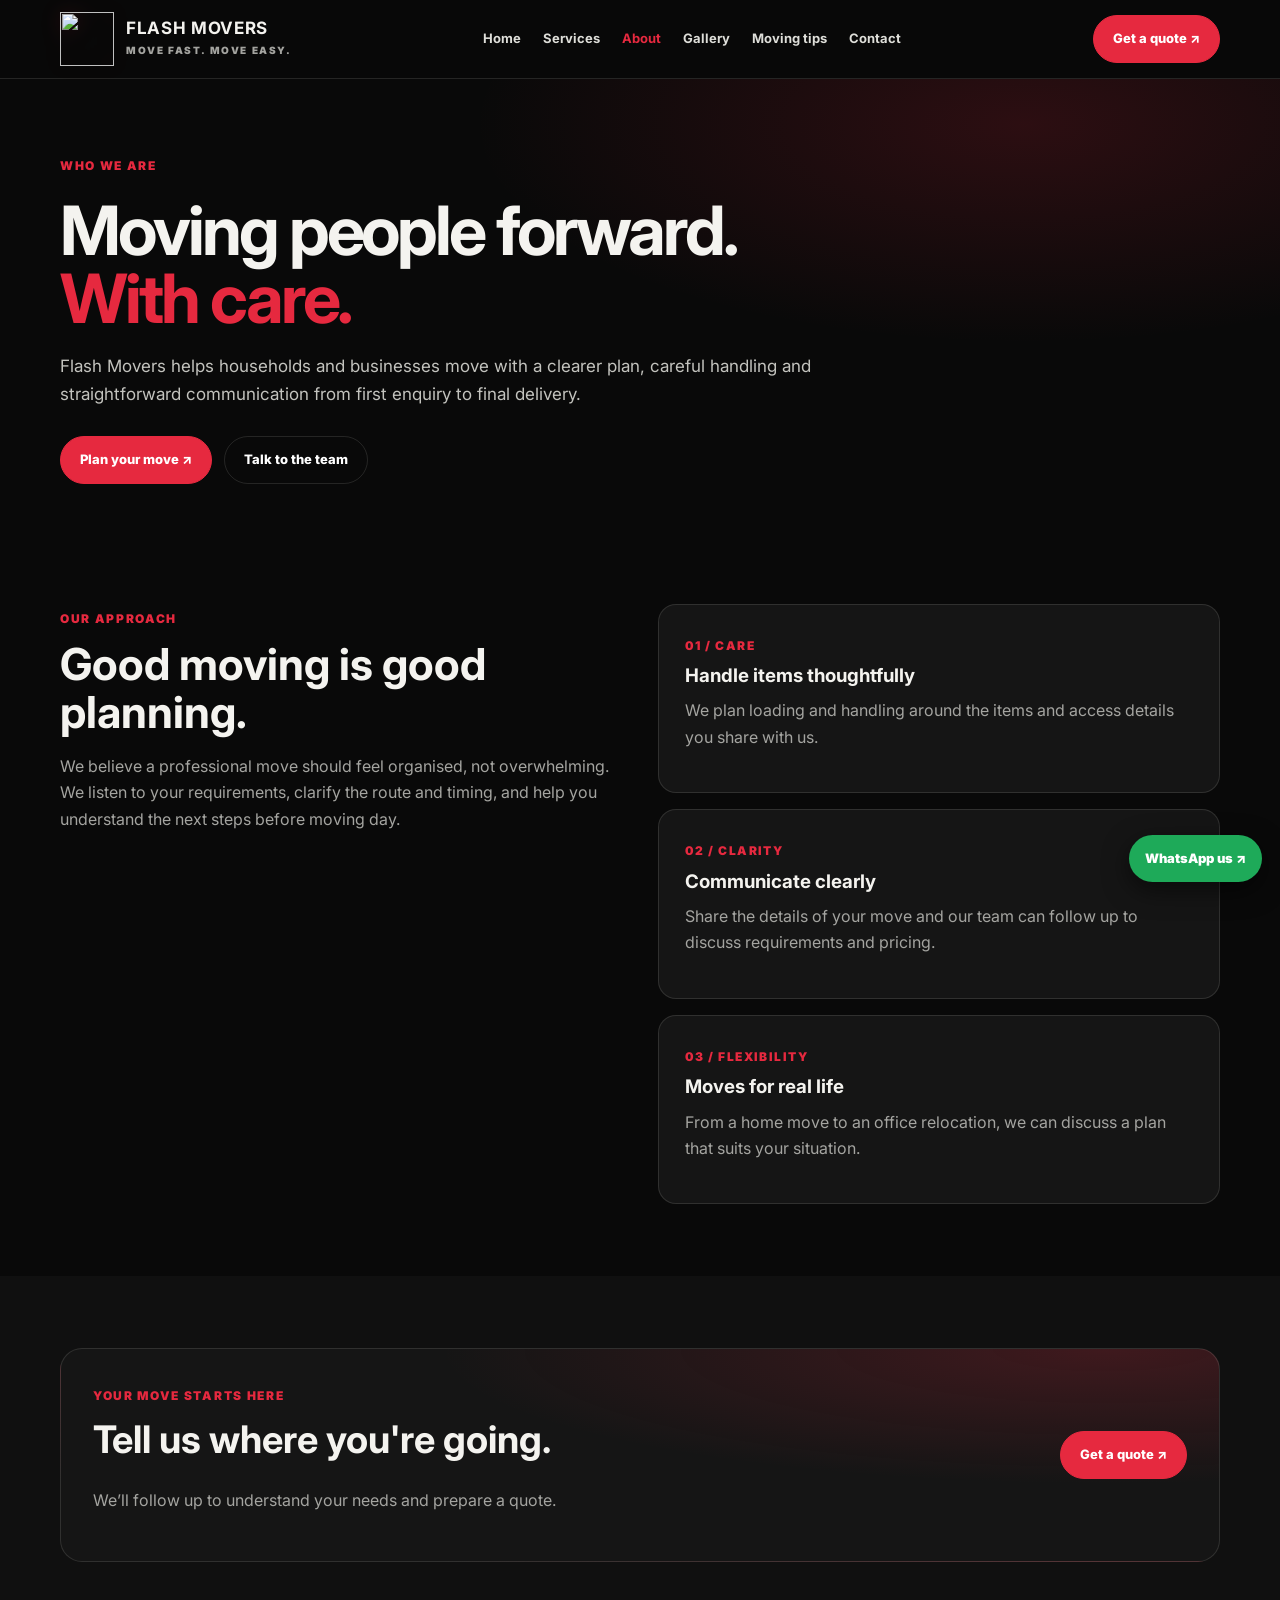
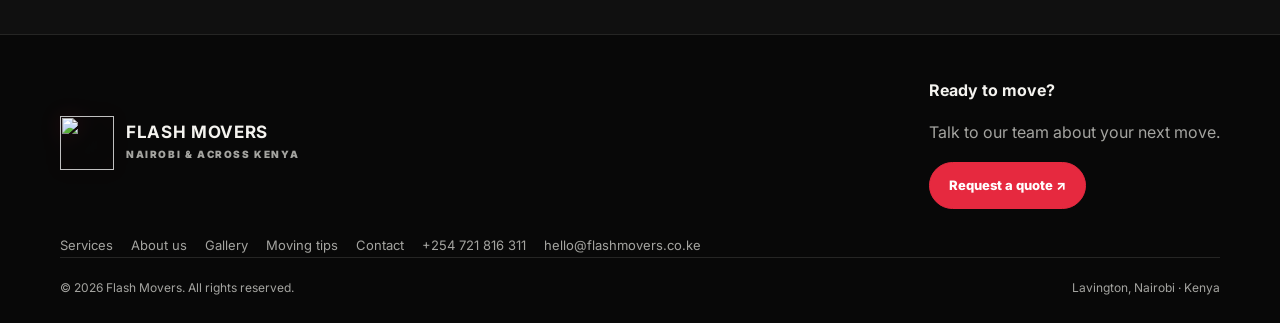
==== about.html @ 173abf2f "Add professional multi-page Flash Movers website" ====
<!doctype html>
<html lang="en"><head><meta charset="utf-8"><meta name="viewport" content="width=device-width, initial-scale=1"><meta name="theme-color" content="#090909"><meta name="description" content="Meet Flash Movers, a moving team serving homes, offices and businesses in Nairobi and across Kenya."><title>About Flash Movers | Nairobi Moving Team</title><link rel="canonical" href="https://flashmovers.co.ke/about.html"><link rel="icon" href="favicon.png"><link rel="preconnect" href="https://fonts.googleapis.com"><link rel="preconnect" href="https://fonts.gstatic.com" crossorigin><link href="https://fonts.googleapis.com/css2?family=Inter:wght@400;500;600;700;800;900&display=swap" rel="stylesheet"><link rel="stylesheet" href="assets/site.css"><script defer src="assets/site.js"></script><script type="application/ld+json">{"@context":"https://schema.org","@type":"MovingCompany","name":"Flash Movers","url":"https://flashmovers.co.ke/","telephone":"+254721816311","email":"hello@flashmovers.co.ke","areaServed":[{"@type":"City","name":"Nairobi"},{"@type":"Country","name":"Kenya"}]}</script></head>
<body><header class="site-header"><div class="wrap nav"><a class="brand" href="index.html"><img src="assets/flash-logo.svg" alt=""><span><strong>FLASH MOVERS</strong><small>MOVE FAST. MOVE EASY.</small></span></a><nav class="nav-links" aria-label="Main navigation"><a href="index.html" >Home</a><a href="services.html" >Services</a><a href="about.html" aria-current="page">About</a><a href="gallery.html" >Gallery</a><a href="moving-tips.html" >Moving tips</a><a href="contact.html" >Contact</a></nav><a class="nav-cta" href="quote.html">Get a quote ↗</a><button class="menu-toggle" aria-label="Open navigation" aria-expanded="false">☰</button></div><nav class="mobile-nav" aria-label="Mobile navigation"><a href="index.html" >Home</a><a href="services.html" >Services</a><a href="about.html" aria-current="page">About</a><a href="gallery.html" >Gallery</a><a href="moving-tips.html" >Moving tips</a><a href="contact.html" >Contact</a><a href="quote.html">Get a quote ↗</a></nav></header>
<main><section class="page-hero"><div class="wrap reveal"><span class="eyebrow">Who we are</span><h1>Moving people forward.<br><em>With care.</em></h1><p>Flash Movers helps households and businesses move with a clearer plan, careful handling and straightforward communication from first enquiry to final delivery.</p><div class="actions"><a class="btn" href="quote.html">Plan your move ↗</a><a class="btn secondary" href="contact.html">Talk to the team</a></div></div></section><section class="section"><div class="wrap split"><div><span class="eyebrow">Our approach</span><div class="section-heading"><h2>Good moving is good planning.</h2><p>We believe a professional move should feel organised, not overwhelming. We listen to your requirements, clarify the route and timing, and help you understand the next steps before moving day.</p></div></div><div class="cards" style="grid-template-columns:1fr"><article class="card"><span class="number">01 / CARE</span><h3>Handle items thoughtfully</h3><p>We plan loading and handling around the items and access details you share with us.</p></article><article class="card"><span class="number">02 / CLARITY</span><h3>Communicate clearly</h3><p>Share the details of your move and our team can follow up to discuss requirements and pricing.</p></article><article class="card"><span class="number">03 / FLEXIBILITY</span><h3>Moves for real life</h3><p>From a home move to an office relocation, we can discuss a plan that suits your situation.</p></article></div></div></section><section class="section alt"><div class="wrap"><div class="cta-band"><div><span class="eyebrow">Your move starts here</span><h2>Tell us where you're going.</h2><p class="muted">We’ll follow up to understand your needs and prepare a quote.</p></div><a class="btn" href="quote.html">Get a quote ↗</a></div></div></section></main><footer class="footer"><div class="wrap"><div class="footer-top"><a class="brand" href="index.html"><img src="assets/flash-logo.svg" alt=""><span><strong>FLASH MOVERS</strong><small>NAIROBI & ACROSS KENYA</small></span></a><div><strong>Ready to move?</strong><p class="muted">Talk to our team about your next move.</p><a class="btn" href="quote.html">Request a quote ↗</a></div></div><div class="footer-links"><a href="services.html">Services</a><a href="about.html">About us</a><a href="gallery.html">Gallery</a><a href="moving-tips.html">Moving tips</a><a href="contact.html">Contact</a><a href="tel:+254721816311">+254 721 816 311</a><a href="mailto:hello@flashmovers.co.ke">hello@flashmovers.co.ke</a></div><div class="footer-bottom"><span>© <span data-year>2026</span> Flash Movers. All rights reserved.</span><span>Lavington, Nairobi · Kenya</span></div></div></footer><a class="whatsapp" href="https://wa.me/254721816311?text=Hello%20Flash%20Movers%2C%20I%20would%20like%20a%20quotation." target="_blank" rel="noopener noreferrer">WhatsApp us ↗</a></body></html>
---- assets/site.css ----
:root{--bg:#090909;--panel:#151515;--panel2:#1d1d1d;--red:#e6293f;--white:#f4f3ef;--muted:#a4a4a0;--line:rgba(244,243,239,.12);--max:1160px}
*{box-sizing:border-box}html{scroll-behavior:smooth}body{margin:0;background:var(--bg);color:var(--white);font-family:Inter,Arial,sans-serif;line-height:1.65;-webkit-font-smoothing:antialiased}a{color:inherit;text-decoration:none}img{max-width:100%;display:block}button,input,select,textarea{font:inherit}.wrap{width:min(var(--max),calc(100% - 40px));margin-inline:auto}.site-header{position:sticky;top:0;z-index:50;background:rgba(9,9,9,.92);backdrop-filter:blur(14px);border-bottom:1px solid var(--line)}.nav{min-height:78px;display:flex;align-items:center;justify-content:space-between;gap:24px}.brand{display:flex;align-items:center;gap:12px;font-weight:900;letter-spacing:.04em;font-size:17px}.brand img{width:54px;height:54px;object-fit:contain;animation:logoFloat 3.8s ease-in-out infinite;filter:drop-shadow(0 0 10px rgba(230,41,63,.15))}.brand strong{display:block;line-height:1.1}.brand small{display:block;color:var(--muted);font-size:10px;letter-spacing:.16em;margin-top:4px}.nav-links{display:flex;align-items:center;gap:22px;font-size:13px;font-weight:700}.nav-links a{color:#deded9;transition:color .2s}.nav-links a:hover,.nav-links a[aria-current=page]{color:var(--red)}.nav-cta,.btn{display:inline-flex;align-items:center;justify-content:center;gap:9px;padding:12px 19px;border-radius:999px;background:var(--red);border:1px solid var(--red);color:white;font-weight:800;font-size:13px;transition:transform .2s,background .2s}.nav-cta:hover,.btn:hover{background:#ff3b51;transform:translateY(-2px)}.btn.secondary{background:transparent;border-color:var(--line)}.btn.secondary:hover{border-color:var(--red)}.menu-toggle{display:none;background:transparent;color:white;border:1px solid var(--line);border-radius:10px;padding:9px 12px}.mobile-nav{display:none;padding:8px 20px 22px;background:#090909}.mobile-nav a{display:block;padding:12px 0;border-bottom:1px solid var(--line);font-weight:700}.mobile-nav.open{display:block}.hero{padding:94px 0 76px;position:relative;overflow:hidden;background:radial-gradient(ellipse at 82% 15%,rgba(230,41,63,.18),transparent 38%),radial-gradient(ellipse at 8% 90%,rgba(230,41,63,.1),transparent 35%)}.eyebrow{color:var(--red);font-size:12px;text-transform:uppercase;font-weight:900;letter-spacing:.14em}.hero h1,.page-hero h1{font-size:clamp(42px,7vw,82px);line-height:.99;letter-spacing:-.045em;margin:20px 0}.hero h1 em,.page-hero h1 em{font-style:normal;color:var(--red)}.lead{font-size:18px;color:#c6c6c2;max-width:680px}.actions{display:flex;flex-wrap:wrap;gap:12px;margin-top:28px}.stats{display:flex;gap:30px;flex-wrap:wrap;margin-top:44px;padding-top:22px;border-top:1px solid var(--line)}.stats strong{display:block;font-size:24px}.stats span{font-size:12px;color:var(--muted)}.page-hero{padding:72px 0 48px;background:radial-gradient(ellipse at 80% 10%,rgba(230,41,63,.16),transparent 38%)}.page-hero h1{font-size:clamp(38px,6vw,68px);max-width:900px}.page-hero p{max-width:760px;color:#c3c3be;font-size:17px}.section{padding:72px 0}.section.alt{background:#101010}.section-heading{max-width:720px;margin-bottom:32px}.section-heading h2{font-size:clamp(28px,4vw,44px);line-height:1.1;margin:10px 0}.section-heading p,.muted{color:var(--muted)}.cards{display:grid;grid-template-columns:repeat(3,minmax(0,1fr));gap:16px}.card{background:var(--panel);border:1px solid var(--line);border-radius:18px;padding:26px;min-width:0;transition:transform .2s,border-color .2s}.card:hover{transform:translateY(-4px);border-color:rgba(230,41,63,.55)}.card h2,.card h3{margin:8px 0 10px;line-height:1.2}.card p{color:var(--muted);margin:0 0 16px}.card .number{color:var(--red);font-weight:900;font-size:12px;letter-spacing:.12em}.photo-grid{display:grid;grid-template-columns:repeat(2,minmax(0,1fr));gap:16px}.photo{overflow:hidden;border-radius:18px;border:1px solid var(--line);background:var(--panel)}.photo img{width:100%;aspect-ratio:4/3;object-fit:cover;transition:transform .5s}.photo:hover img{transform:scale(1.035)}.photo figcaption{padding:14px 16px;color:#ddd}.checklist{padding-left:20px;color:#d4d4cf}.checklist li{margin:8px 0}.split{display:grid;grid-template-columns:1fr 1fr;gap:36px;align-items:start}.quote-form{display:grid;grid-template-columns:repeat(2,minmax(0,1fr));gap:14px;background:var(--panel);border:1px solid var(--line);border-radius:20px;padding:24px}.field{display:flex;flex-direction:column;gap:6px}.field.full{grid-column:1/-1}.field label{font-size:12px;font-weight:800;color:#c9c9c4}.field input,.field select,.field textarea{width:100%;background:#0d0d0d;border:1px solid #353535;border-radius:10px;padding:13px;color:white;min-width:0}.field input:focus,.field select:focus,.field textarea:focus{outline:2px solid rgba(230,41,63,.55);border-color:var(--red)}.field textarea{min-height:110px;resize:vertical}.quote-form button{grid-column:1/-1}.form-note{grid-column:1/-1;color:var(--muted);font-size:12px}.faq details{padding:18px 0;border-bottom:1px solid var(--line)}.faq summary{cursor:pointer;font-weight:800}.faq details p{color:var(--muted)}.cta-band{border:1px solid var(--line);border-radius:22px;padding:32px;background:radial-gradient(ellipse at 90% 0,rgba(230,41,63,.2),transparent 45%),var(--panel);display:flex;justify-content:space-between;gap:24px;align-items:center;flex-wrap:wrap}.cta-band h2{margin:0;font-size:clamp(25px,4vw,38px)}.footer{padding:42px 0 26px;border-top:1px solid var(--line);background:#080808}.footer-top{display:flex;justify-content:space-between;gap:24px;flex-wrap:wrap;padding-bottom:26px}.footer-links{display:flex;gap:18px;flex-wrap:wrap;color:var(--muted);font-size:13px}.footer-bottom{border-top:1px solid var(--line);padding-top:20px;display:flex;justify-content:space-between;gap:12px;flex-wrap:wrap;color:var(--muted);font-size:12px}.whatsapp{position:fixed;right:18px;bottom:18px;z-index:60;background:#1eaa59;color:#fff;padding:13px 16px;border-radius:999px;font-weight:900;font-size:13px;box-shadow:0 8px 26px #0008}.reveal{animation:riseIn .7s both}@keyframes riseIn{from{opacity:0;transform:translateY(12px)}to{opacity:1;transform:translateY(0)}}@keyframes logoFloat{0%,100%{transform:translateY(0) rotate(-2deg)}50%{transform:translateY(-3px) rotate(2deg)}}@media(max-width:900px){.nav-links,.nav-cta{display:none}.menu-toggle{display:block}.cards{grid-template-columns:repeat(2,minmax(0,1fr))}.split{grid-template-columns:1fr}}@media(max-width:600px){.wrap{width:min(var(--max),calc(100% - 28px))}.nav{min-height:68px}.brand img{width:46px;height:46px}.hero{padding:64px 0 52px}.section{padding:52px 0}.cards,.photo-grid,.quote-form{grid-template-columns:1fr}.field.full,.quote-form button,.form-note{grid-column:1}.stats{gap:18px}.cta-band{padding:24px}.page-hero{padding:52px 0 32px}}@media(prefers-reduced-motion:reduce){*,*::before,*::after{animation-duration:.01ms!important;transition-duration:.01ms!important;scroll-behavior:auto!important}}
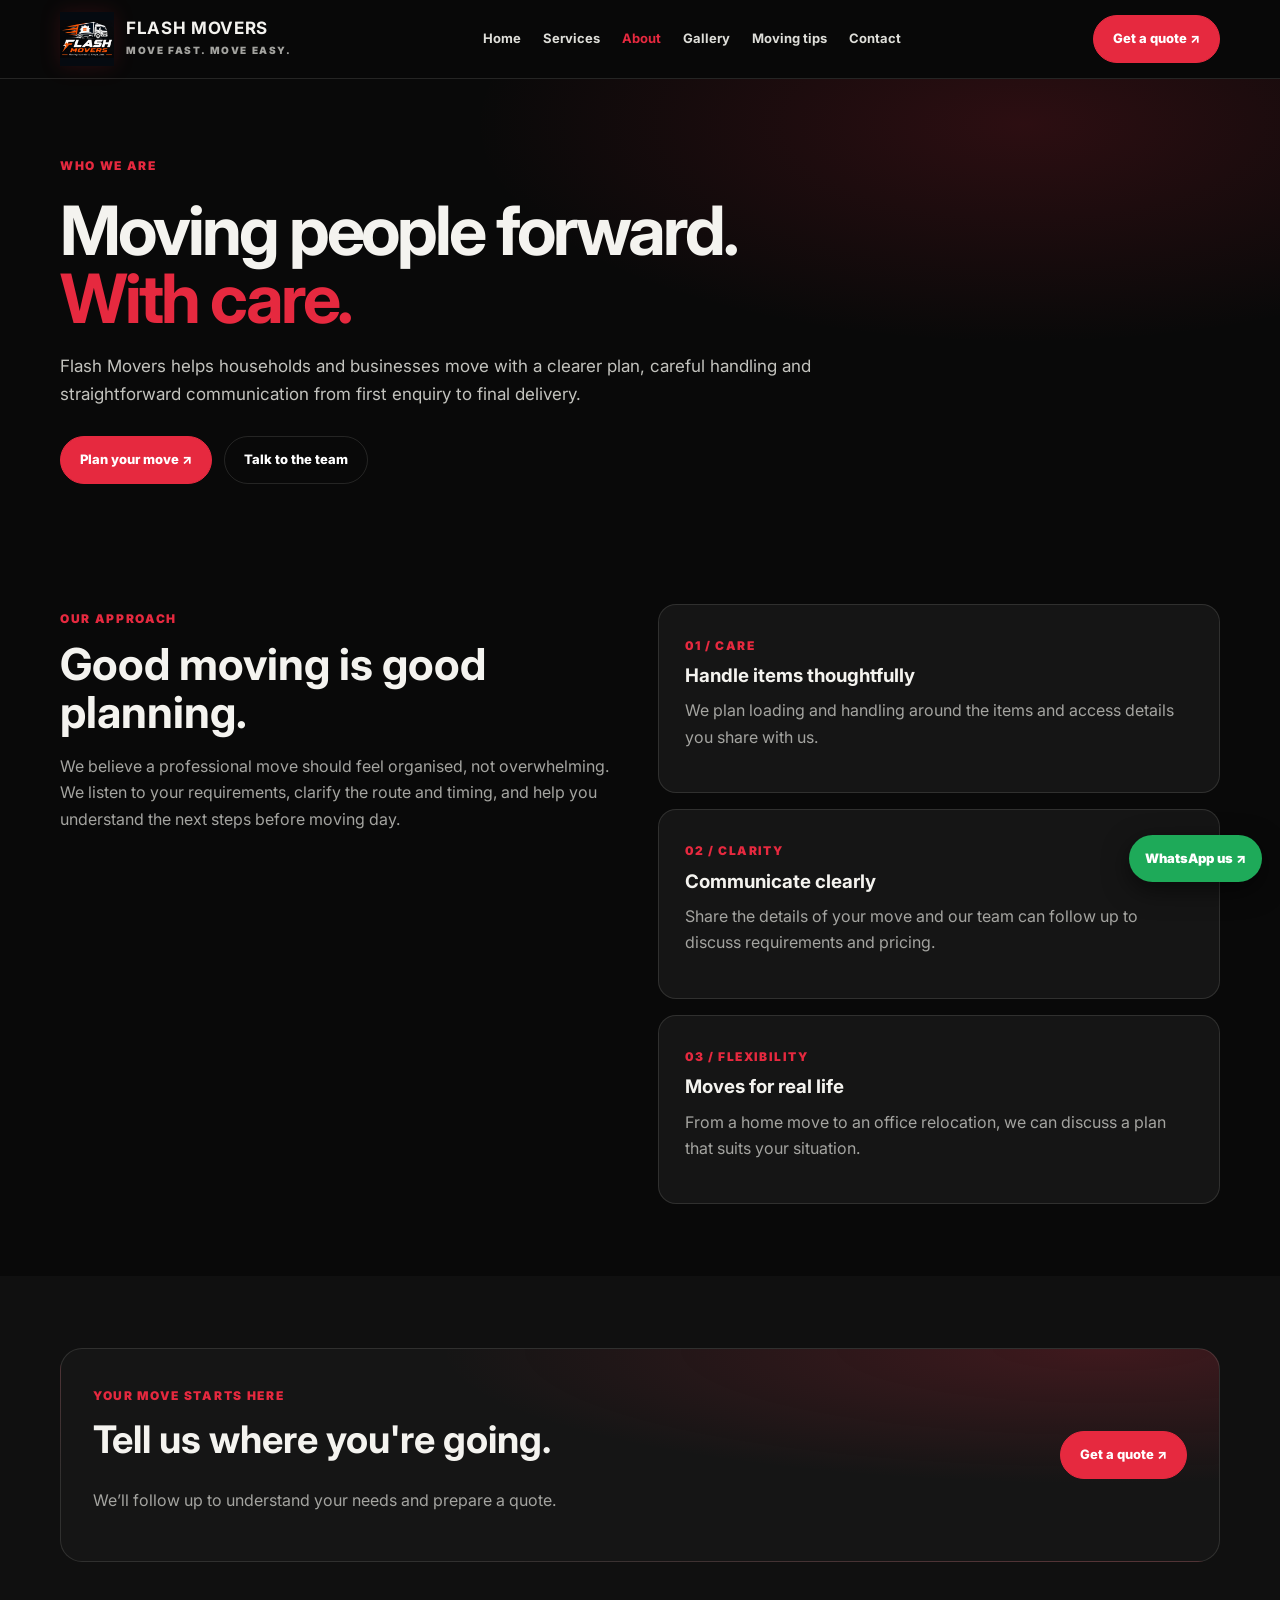
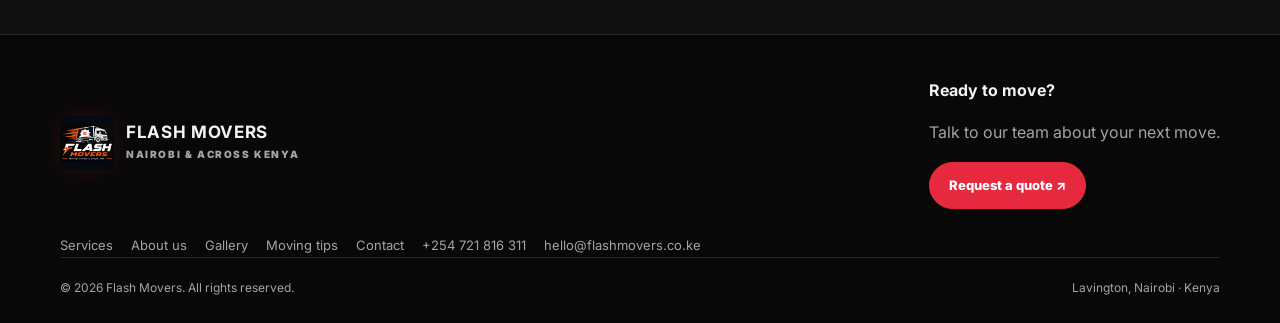
==== commit 70efea2f: "Connect navigation and enable professional multi-page site" ====
--- a/about.html
+++ b/about.html
@@ -1,4 +1,4 @@
 <!doctype html>
 <html lang="en"><head><meta charset="utf-8"><meta name="viewport" content="width=device-width, initial-scale=1"><meta name="theme-color" content="#090909"><meta name="description" content="Meet Flash Movers, a moving team serving homes, offices and businesses in Nairobi and across Kenya."><title>About Flash Movers | Nairobi Moving Team</title><link rel="canonical" href="https://flashmovers.co.ke/about.html"><link rel="icon" href="favicon.png"><link rel="preconnect" href="https://fonts.googleapis.com"><link rel="preconnect" href="https://fonts.gstatic.com" crossorigin><link href="https://fonts.googleapis.com/css2?family=Inter:wght@400;500;600;700;800;900&display=swap" rel="stylesheet"><link rel="stylesheet" href="assets/site.css"><script defer src="assets/site.js"></script><script type="application/ld+json">{"@context":"https://schema.org","@type":"MovingCompany","name":"Flash Movers","url":"https://flashmovers.co.ke/","telephone":"+254721816311","email":"hello@flashmovers.co.ke","areaServed":[{"@type":"City","name":"Nairobi"},{"@type":"Country","name":"Kenya"}]}</script></head>
-<body><header class="site-header"><div class="wrap nav"><a class="brand" href="index.html"><img src="assets/flash-logo.svg" alt=""><span><strong>FLASH MOVERS</strong><small>MOVE FAST. MOVE EASY.</small></span></a><nav class="nav-links" aria-label="Main navigation"><a href="index.html" >Home</a><a href="services.html" >Services</a><a href="about.html" aria-current="page">About</a><a href="gallery.html" >Gallery</a><a href="moving-tips.html" >Moving tips</a><a href="contact.html" >Contact</a></nav><a class="nav-cta" href="quote.html">Get a quote ↗</a><button class="menu-toggle" aria-label="Open navigation" aria-expanded="false">☰</button></div><nav class="mobile-nav" aria-label="Mobile navigation"><a href="index.html" >Home</a><a href="services.html" >Services</a><a href="about.html" aria-current="page">About</a><a href="gallery.html" >Gallery</a><a href="moving-tips.html" >Moving tips</a><a href="contact.html" >Contact</a><a href="quote.html">Get a quote ↗</a></nav></header>
-<main><section class="page-hero"><div class="wrap reveal"><span class="eyebrow">Who we are</span><h1>Moving people forward.<br><em>With care.</em></h1><p>Flash Movers helps households and businesses move with a clearer plan, careful handling and straightforward communication from first enquiry to final delivery.</p><div class="actions"><a class="btn" href="quote.html">Plan your move ↗</a><a class="btn secondary" href="contact.html">Talk to the team</a></div></div></section><section class="section"><div class="wrap split"><div><span class="eyebrow">Our approach</span><div class="section-heading"><h2>Good moving is good planning.</h2><p>We believe a professional move should feel organised, not overwhelming. We listen to your requirements, clarify the route and timing, and help you understand the next steps before moving day.</p></div></div><div class="cards" style="grid-template-columns:1fr"><article class="card"><span class="number">01 / CARE</span><h3>Handle items thoughtfully</h3><p>We plan loading and handling around the items and access details you share with us.</p></article><article class="card"><span class="number">02 / CLARITY</span><h3>Communicate clearly</h3><p>Share the details of your move and our team can follow up to discuss requirements and pricing.</p></article><article class="card"><span class="number">03 / FLEXIBILITY</span><h3>Moves for real life</h3><p>From a home move to an office relocation, we can discuss a plan that suits your situation.</p></article></div></div></section><section class="section alt"><div class="wrap"><div class="cta-band"><div><span class="eyebrow">Your move starts here</span><h2>Tell us where you're going.</h2><p class="muted">We’ll follow up to understand your needs and prepare a quote.</p></div><a class="btn" href="quote.html">Get a quote ↗</a></div></div></section></main><footer class="footer"><div class="wrap"><div class="footer-top"><a class="brand" href="index.html"><img src="assets/flash-logo.svg" alt=""><span><strong>FLASH MOVERS</strong><small>NAIROBI & ACROSS KENYA</small></span></a><div><strong>Ready to move?</strong><p class="muted">Talk to our team about your next move.</p><a class="btn" href="quote.html">Request a quote ↗</a></div></div><div class="footer-links"><a href="services.html">Services</a><a href="about.html">About us</a><a href="gallery.html">Gallery</a><a href="moving-tips.html">Moving tips</a><a href="contact.html">Contact</a><a href="tel:+254721816311">+254 721 816 311</a><a href="mailto:hello@flashmovers.co.ke">hello@flashmovers.co.ke</a></div><div class="footer-bottom"><span>© <span data-year>2026</span> Flash Movers. All rights reserved.</span><span>Lavington, Nairobi · Kenya</span></div></div></footer><a class="whatsapp" href="https://wa.me/254721816311?text=Hello%20Flash%20Movers%2C%20I%20would%20like%20a%20quotation." target="_blank" rel="noopener noreferrer">WhatsApp us ↗</a></body></html>+<body><header class="site-header"><div class="wrap nav"><a class="brand" href="index.html"><img src="favicon.png" alt=""><span><strong>FLASH MOVERS</strong><small>MOVE FAST. MOVE EASY.</small></span></a><nav class="nav-links" aria-label="Main navigation"><a href="index.html" >Home</a><a href="services.html" >Services</a><a href="about.html" aria-current="page">About</a><a href="gallery.html" >Gallery</a><a href="moving-tips.html" >Moving tips</a><a href="contact.html" >Contact</a></nav><a class="nav-cta" href="quote.html">Get a quote ↗</a><button class="menu-toggle" aria-label="Open navigation" aria-expanded="false">☰</button></div><nav class="mobile-nav" aria-label="Mobile navigation"><a href="index.html" >Home</a><a href="services.html" >Services</a><a href="about.html" aria-current="page">About</a><a href="gallery.html" >Gallery</a><a href="moving-tips.html" >Moving tips</a><a href="contact.html" >Contact</a><a href="quote.html">Get a quote ↗</a></nav></header>
+<main><section class="page-hero"><div class="wrap reveal"><span class="eyebrow">Who we are</span><h1>Moving people forward.<br><em>With care.</em></h1><p>Flash Movers helps households and businesses move with a clearer plan, careful handling and straightforward communication from first enquiry to final delivery.</p><div class="actions"><a class="btn" href="quote.html">Plan your move ↗</a><a class="btn secondary" href="contact.html">Talk to the team</a></div></div></section><section class="section"><div class="wrap split"><div><span class="eyebrow">Our approach</span><div class="section-heading"><h2>Good moving is good planning.</h2><p>We believe a professional move should feel organised, not overwhelming. We listen to your requirements, clarify the route and timing, and help you understand the next steps before moving day.</p></div></div><div class="cards" style="grid-template-columns:1fr"><article class="card"><span class="number">01 / CARE</span><h3>Handle items thoughtfully</h3><p>We plan loading and handling around the items and access details you share with us.</p></article><article class="card"><span class="number">02 / CLARITY</span><h3>Communicate clearly</h3><p>Share the details of your move and our team can follow up to discuss requirements and pricing.</p></article><article class="card"><span class="number">03 / FLEXIBILITY</span><h3>Moves for real life</h3><p>From a home move to an office relocation, we can discuss a plan that suits your situation.</p></article></div></div></section><section class="section alt"><div class="wrap"><div class="cta-band"><div><span class="eyebrow">Your move starts here</span><h2>Tell us where you're going.</h2><p class="muted">We’ll follow up to understand your needs and prepare a quote.</p></div><a class="btn" href="quote.html">Get a quote ↗</a></div></div></section></main><footer class="footer"><div class="wrap"><div class="footer-top"><a class="brand" href="index.html"><img src="favicon.png" alt=""><span><strong>FLASH MOVERS</strong><small>NAIROBI & ACROSS KENYA</small></span></a><div><strong>Ready to move?</strong><p class="muted">Talk to our team about your next move.</p><a class="btn" href="quote.html">Request a quote ↗</a></div></div><div class="footer-links"><a href="services.html">Services</a><a href="about.html">About us</a><a href="gallery.html">Gallery</a><a href="moving-tips.html">Moving tips</a><a href="contact.html">Contact</a><a href="tel:+254721816311">+254 721 816 311</a><a href="mailto:hello@flashmovers.co.ke">hello@flashmovers.co.ke</a></div><div class="footer-bottom"><span>© <span data-year>2026</span> Flash Movers. All rights reserved.</span><span>Lavington, Nairobi · Kenya</span></div></div></footer><a class="whatsapp" href="https://wa.me/254721816311?text=Hello%20Flash%20Movers%2C%20I%20would%20like%20a%20quotation." target="_blank" rel="noopener noreferrer">WhatsApp us ↗</a></body></html>
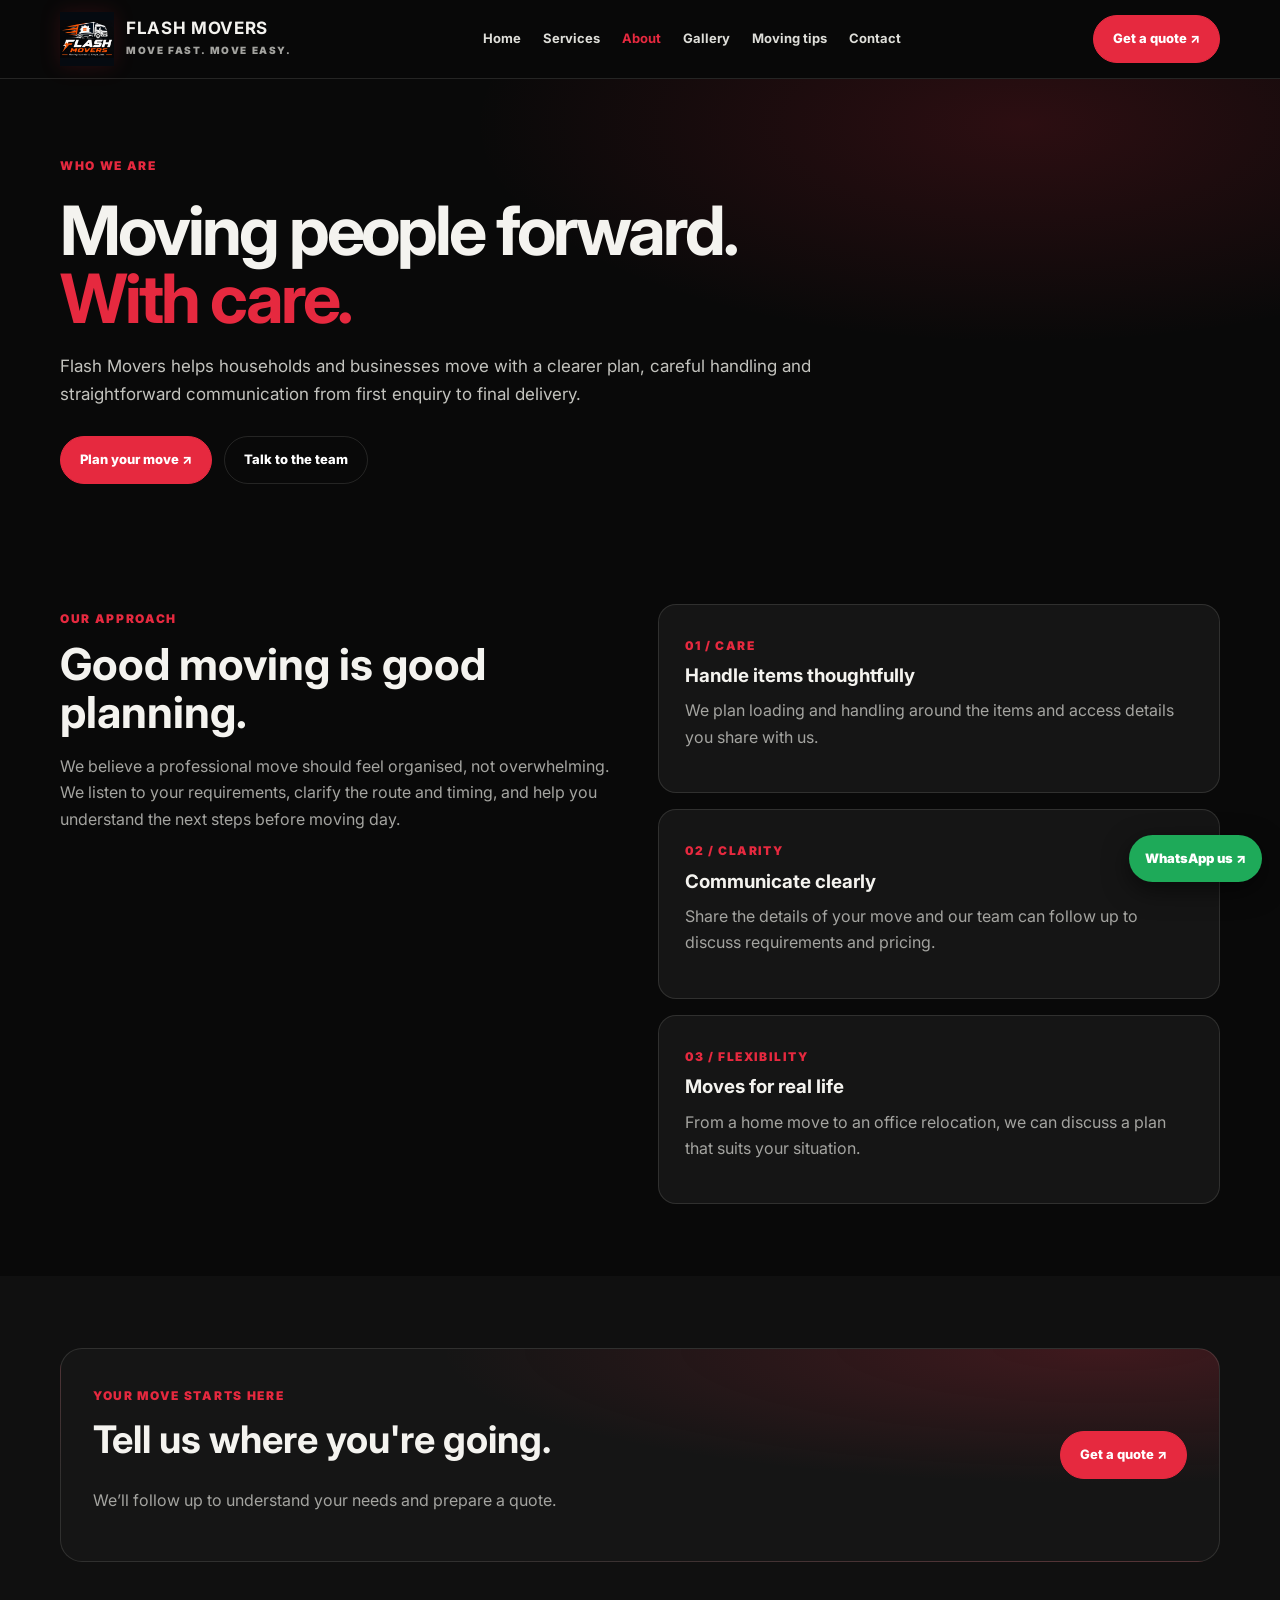
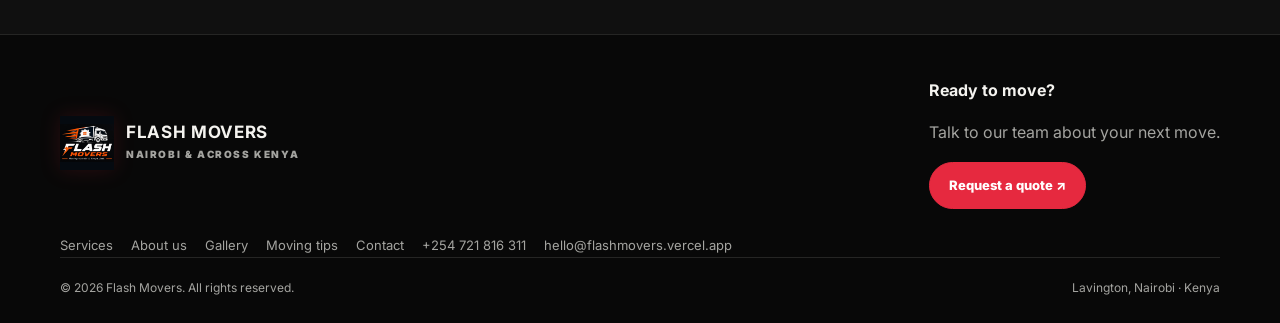
==== commit a98c1939: "Fix SEO URLs to flashmovers.vercel.app" ====
--- a/about.html
+++ b/about.html
@@ -1,4 +1,4 @@
 <!doctype html>
-<html lang="en"><head><meta charset="utf-8"><meta name="viewport" content="width=device-width, initial-scale=1"><meta name="theme-color" content="#090909"><meta name="description" content="Meet Flash Movers, a moving team serving homes, offices and businesses in Nairobi and across Kenya."><title>About Flash Movers | Nairobi Moving Team</title><link rel="canonical" href="https://flashmovers.co.ke/about.html"><link rel="icon" href="favicon.png"><link rel="preconnect" href="https://fonts.googleapis.com"><link rel="preconnect" href="https://fonts.gstatic.com" crossorigin><link href="https://fonts.googleapis.com/css2?family=Inter:wght@400;500;600;700;800;900&display=swap" rel="stylesheet"><link rel="stylesheet" href="assets/site.css"><script defer src="assets/site.js"></script><script type="application/ld+json">{"@context":"https://schema.org","@type":"MovingCompany","name":"Flash Movers","url":"https://flashmovers.co.ke/","telephone":"+254721816311","email":"hello@flashmovers.co.ke","areaServed":[{"@type":"City","name":"Nairobi"},{"@type":"Country","name":"Kenya"}]}</script></head>
+<html lang="en"><head><meta charset="utf-8"><meta name="viewport" content="width=device-width, initial-scale=1"><meta name="theme-color" content="#090909"><meta name="description" content="Meet Flash Movers, a moving team serving homes, offices and businesses in Nairobi and across Kenya."><title>About Flash Movers | Nairobi Moving Team</title><link rel="canonical" href="https://flashmovers.vercel.app/about.html"><link rel="icon" href="favicon.png"><link rel="preconnect" href="https://fonts.googleapis.com"><link rel="preconnect" href="https://fonts.gstatic.com" crossorigin><link href="https://fonts.googleapis.com/css2?family=Inter:wght@400;500;600;700;800;900&display=swap" rel="stylesheet"><link rel="stylesheet" href="assets/site.css"><script defer src="assets/site.js"></script><script type="application/ld+json">{"@context":"https://schema.org","@type":"MovingCompany","name":"Flash Movers","url":"https://flashmovers.vercel.app/","telephone":"+254721816311","email":"hello@flashmovers.vercel.app","areaServed":[{"@type":"City","name":"Nairobi"},{"@type":"Country","name":"Kenya"}]}</script></head>
 <body><header class="site-header"><div class="wrap nav"><a class="brand" href="index.html"><img src="favicon.png" alt=""><span><strong>FLASH MOVERS</strong><small>MOVE FAST. MOVE EASY.</small></span></a><nav class="nav-links" aria-label="Main navigation"><a href="index.html" >Home</a><a href="services.html" >Services</a><a href="about.html" aria-current="page">About</a><a href="gallery.html" >Gallery</a><a href="moving-tips.html" >Moving tips</a><a href="contact.html" >Contact</a></nav><a class="nav-cta" href="quote.html">Get a quote ↗</a><button class="menu-toggle" aria-label="Open navigation" aria-expanded="false">☰</button></div><nav class="mobile-nav" aria-label="Mobile navigation"><a href="index.html" >Home</a><a href="services.html" >Services</a><a href="about.html" aria-current="page">About</a><a href="gallery.html" >Gallery</a><a href="moving-tips.html" >Moving tips</a><a href="contact.html" >Contact</a><a href="quote.html">Get a quote ↗</a></nav></header>
-<main><section class="page-hero"><div class="wrap reveal"><span class="eyebrow">Who we are</span><h1>Moving people forward.<br><em>With care.</em></h1><p>Flash Movers helps households and businesses move with a clearer plan, careful handling and straightforward communication from first enquiry to final delivery.</p><div class="actions"><a class="btn" href="quote.html">Plan your move ↗</a><a class="btn secondary" href="contact.html">Talk to the team</a></div></div></section><section class="section"><div class="wrap split"><div><span class="eyebrow">Our approach</span><div class="section-heading"><h2>Good moving is good planning.</h2><p>We believe a professional move should feel organised, not overwhelming. We listen to your requirements, clarify the route and timing, and help you understand the next steps before moving day.</p></div></div><div class="cards" style="grid-template-columns:1fr"><article class="card"><span class="number">01 / CARE</span><h3>Handle items thoughtfully</h3><p>We plan loading and handling around the items and access details you share with us.</p></article><article class="card"><span class="number">02 / CLARITY</span><h3>Communicate clearly</h3><p>Share the details of your move and our team can follow up to discuss requirements and pricing.</p></article><article class="card"><span class="number">03 / FLEXIBILITY</span><h3>Moves for real life</h3><p>From a home move to an office relocation, we can discuss a plan that suits your situation.</p></article></div></div></section><section class="section alt"><div class="wrap"><div class="cta-band"><div><span class="eyebrow">Your move starts here</span><h2>Tell us where you're going.</h2><p class="muted">We’ll follow up to understand your needs and prepare a quote.</p></div><a class="btn" href="quote.html">Get a quote ↗</a></div></div></section></main><footer class="footer"><div class="wrap"><div class="footer-top"><a class="brand" href="index.html"><img src="favicon.png" alt=""><span><strong>FLASH MOVERS</strong><small>NAIROBI & ACROSS KENYA</small></span></a><div><strong>Ready to move?</strong><p class="muted">Talk to our team about your next move.</p><a class="btn" href="quote.html">Request a quote ↗</a></div></div><div class="footer-links"><a href="services.html">Services</a><a href="about.html">About us</a><a href="gallery.html">Gallery</a><a href="moving-tips.html">Moving tips</a><a href="contact.html">Contact</a><a href="tel:+254721816311">+254 721 816 311</a><a href="mailto:hello@flashmovers.co.ke">hello@flashmovers.co.ke</a></div><div class="footer-bottom"><span>© <span data-year>2026</span> Flash Movers. All rights reserved.</span><span>Lavington, Nairobi · Kenya</span></div></div></footer><a class="whatsapp" href="https://wa.me/254721816311?text=Hello%20Flash%20Movers%2C%20I%20would%20like%20a%20quotation." target="_blank" rel="noopener noreferrer">WhatsApp us ↗</a></body></html>+<main><section class="page-hero"><div class="wrap reveal"><span class="eyebrow">Who we are</span><h1>Moving people forward.<br><em>With care.</em></h1><p>Flash Movers helps households and businesses move with a clearer plan, careful handling and straightforward communication from first enquiry to final delivery.</p><div class="actions"><a class="btn" href="quote.html">Plan your move ↗</a><a class="btn secondary" href="contact.html">Talk to the team</a></div></div></section><section class="section"><div class="wrap split"><div><span class="eyebrow">Our approach</span><div class="section-heading"><h2>Good moving is good planning.</h2><p>We believe a professional move should feel organised, not overwhelming. We listen to your requirements, clarify the route and timing, and help you understand the next steps before moving day.</p></div></div><div class="cards" style="grid-template-columns:1fr"><article class="card"><span class="number">01 / CARE</span><h3>Handle items thoughtfully</h3><p>We plan loading and handling around the items and access details you share with us.</p></article><article class="card"><span class="number">02 / CLARITY</span><h3>Communicate clearly</h3><p>Share the details of your move and our team can follow up to discuss requirements and pricing.</p></article><article class="card"><span class="number">03 / FLEXIBILITY</span><h3>Moves for real life</h3><p>From a home move to an office relocation, we can discuss a plan that suits your situation.</p></article></div></div></section><section class="section alt"><div class="wrap"><div class="cta-band"><div><span class="eyebrow">Your move starts here</span><h2>Tell us where you're going.</h2><p class="muted">We’ll follow up to understand your needs and prepare a quote.</p></div><a class="btn" href="quote.html">Get a quote ↗</a></div></div></section></main><footer class="footer"><div class="wrap"><div class="footer-top"><a class="brand" href="index.html"><img src="favicon.png" alt=""><span><strong>FLASH MOVERS</strong><small>NAIROBI & ACROSS KENYA</small></span></a><div><strong>Ready to move?</strong><p class="muted">Talk to our team about your next move.</p><a class="btn" href="quote.html">Request a quote ↗</a></div></div><div class="footer-links"><a href="services.html">Services</a><a href="about.html">About us</a><a href="gallery.html">Gallery</a><a href="moving-tips.html">Moving tips</a><a href="contact.html">Contact</a><a href="tel:+254721816311">+254 721 816 311</a><a href="mailto:hello@flashmovers.vercel.app">hello@flashmovers.vercel.app</a></div><div class="footer-bottom"><span>© <span data-year>2026</span> Flash Movers. All rights reserved.</span><span>Lavington, Nairobi · Kenya</span></div></div></footer><a class="whatsapp" href="https://wa.me/254721816311?text=Hello%20Flash%20Movers%2C%20I%20would%20like%20a%20quotation." target="_blank" rel="noopener noreferrer">WhatsApp us ↗</a></body></html>
